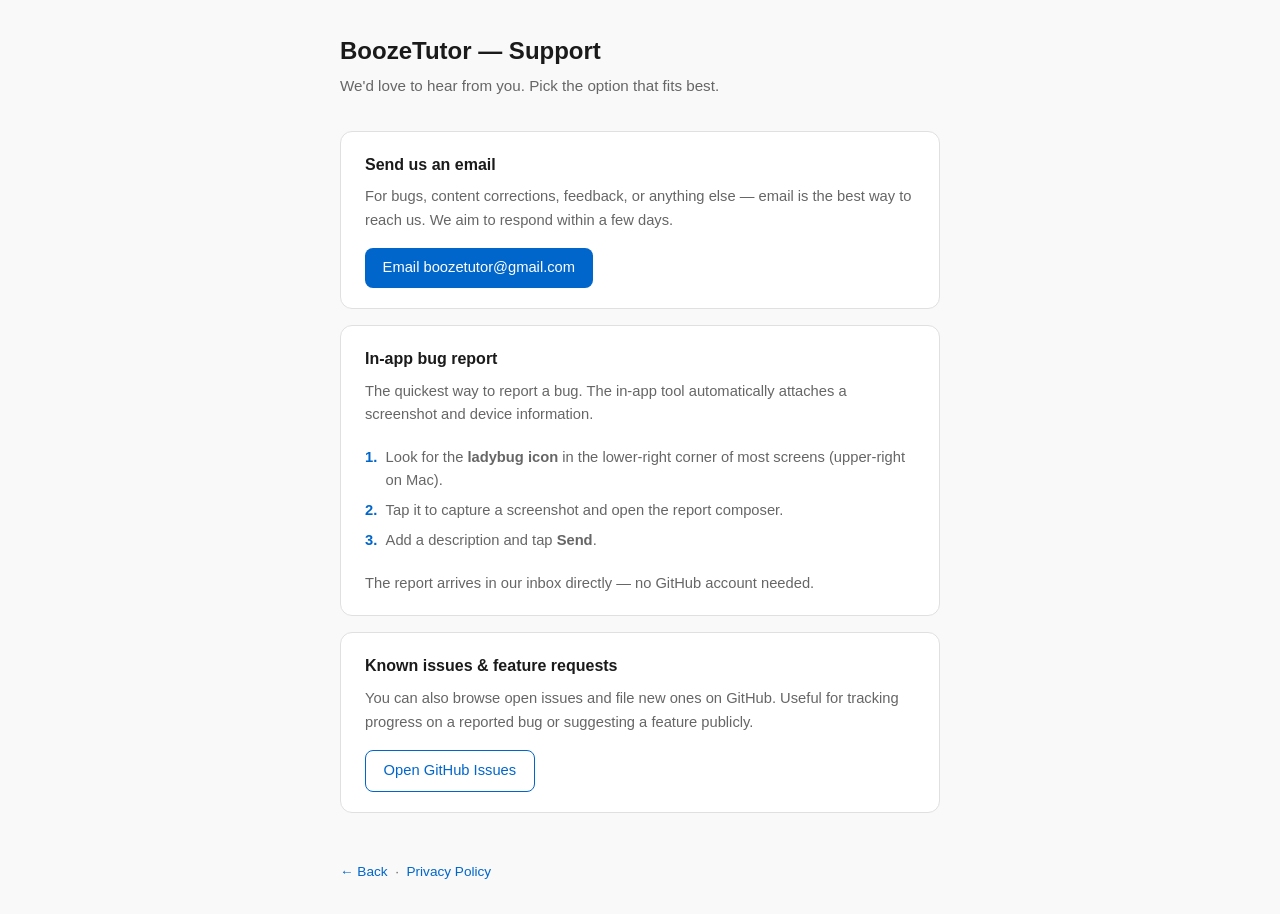
==== BoozeTutor-support.html @ f4e27aa2 "ShareAlike images" ====
<!DOCTYPE html>
<html lang="en">
<head>
  <meta charset="UTF-8">
  <meta name="viewport" content="width=device-width, initial-scale=1.0">
  <title>BoozeTutor — Support</title>
  <style>
    *, *::before, *::after { box-sizing: border-box; margin: 0; padding: 0; }

    :root {
      --bg: #f9f9f9;
      --surface: #ffffff;
      --text: #1a1a1a;
      --muted: #666;
      --accent: #0066cc;
      --border: #e0e0e0;
    }

    @media (prefers-color-scheme: dark) {
      :root {
        --bg: #111;
        --surface: #1e1e1e;
        --text: #f0f0f0;
        --muted: #999;
        --accent: #4da6ff;
        --border: #333;
      }
    }

    body {
      font-family: -apple-system, BlinkMacSystemFont, "Segoe UI", Roboto, sans-serif;
      background: var(--bg);
      color: var(--text);
      line-height: 1.6;
      padding: 2rem 1rem;
    }

    .container {
      max-width: 600px;
      margin: 0 auto;
    }

    header {
      margin-bottom: 2rem;
    }

    header h1 {
      font-size: 1.5rem;
      font-weight: 600;
      margin-bottom: 0.25rem;
    }

    header p {
      color: var(--muted);
      font-size: 0.95rem;
    }

    .card {
      background: var(--surface);
      border: 1px solid var(--border);
      border-radius: 12px;
      padding: 1.25rem 1.5rem;
      margin-bottom: 1rem;
    }

    .card h2 {
      font-size: 1rem;
      font-weight: 600;
      margin-bottom: 0.5rem;
    }

    .card p {
      font-size: 0.92rem;
      color: var(--muted);
      margin-bottom: 1rem;
    }

    .card p:last-child {
      margin-bottom: 0;
    }

    .btn {
      display: inline-block;
      background: var(--accent);
      color: #fff;
      text-decoration: none;
      padding: 0.5rem 1.1rem;
      border-radius: 8px;
      font-size: 0.92rem;
      font-weight: 500;
    }

    .btn:hover {
      opacity: 0.88;
    }

    .btn-secondary {
      background: transparent;
      color: var(--accent);
      border: 1px solid var(--accent);
    }

    .step-list {
      list-style: none;
      margin-bottom: 1rem;
    }

    .step-list li {
      font-size: 0.92rem;
      color: var(--muted);
      padding: 0.2rem 0;
      padding-left: 1.4em;
      position: relative;
    }

    .step-list li::before {
      content: attr(data-n) ".";
      position: absolute;
      left: 0;
      color: var(--accent);
      font-weight: 600;
    }

    footer {
      margin-top: 3rem;
      color: var(--muted);
      font-size: 0.85rem;
    }

    footer a {
      color: var(--accent);
      text-decoration: none;
    }
  </style>
</head>
<body>
  <div class="container">
    <header>
      <h1>BoozeTutor — Support</h1>
      <p>We'd love to hear from you. Pick the option that fits best.</p>
    </header>

    <div class="card">
      <h2>Send us an email</h2>
      <p>For bugs, content corrections, feedback, or anything else — email is the best way to reach us. We aim to respond within a few days.</p>
      <a class="btn" href="mailto:boozetutor@gmail.com?subject=BoozeTutor%20Support">Email boozetutor@gmail.com</a>
    </div>

    <div class="card">
      <h2>In-app bug report</h2>
      <p>The quickest way to report a bug. The in-app tool automatically attaches a screenshot and device information.</p>
      <ol class="step-list">
        <li data-n="1">Look for the <strong>ladybug icon</strong> in the lower-right corner of most screens (upper-right on Mac).</li>
        <li data-n="2">Tap it to capture a screenshot and open the report composer.</li>
        <li data-n="3">Add a description and tap <strong>Send</strong>.</li>
      </ol>
      <p>The report arrives in our inbox directly — no GitHub account needed.</p>
    </div>

    <div class="card">
      <h2>Known issues &amp; feature requests</h2>
      <p>You can also browse open issues and file new ones on GitHub. Useful for tracking progress on a reported bug or suggesting a feature publicly.</p>
      <a class="btn btn-secondary" href="https://github.com/txshtkckr/public-docs/issues" target="_blank" rel="noopener">Open GitHub Issues</a>
    </div>

    <footer>
      <p><a href="index.html">&larr; Back</a> &nbsp;&middot;&nbsp; <a href="BoozeTutor-privacy">Privacy Policy</a></p>
    </footer>
  </div>
</body>
</html>
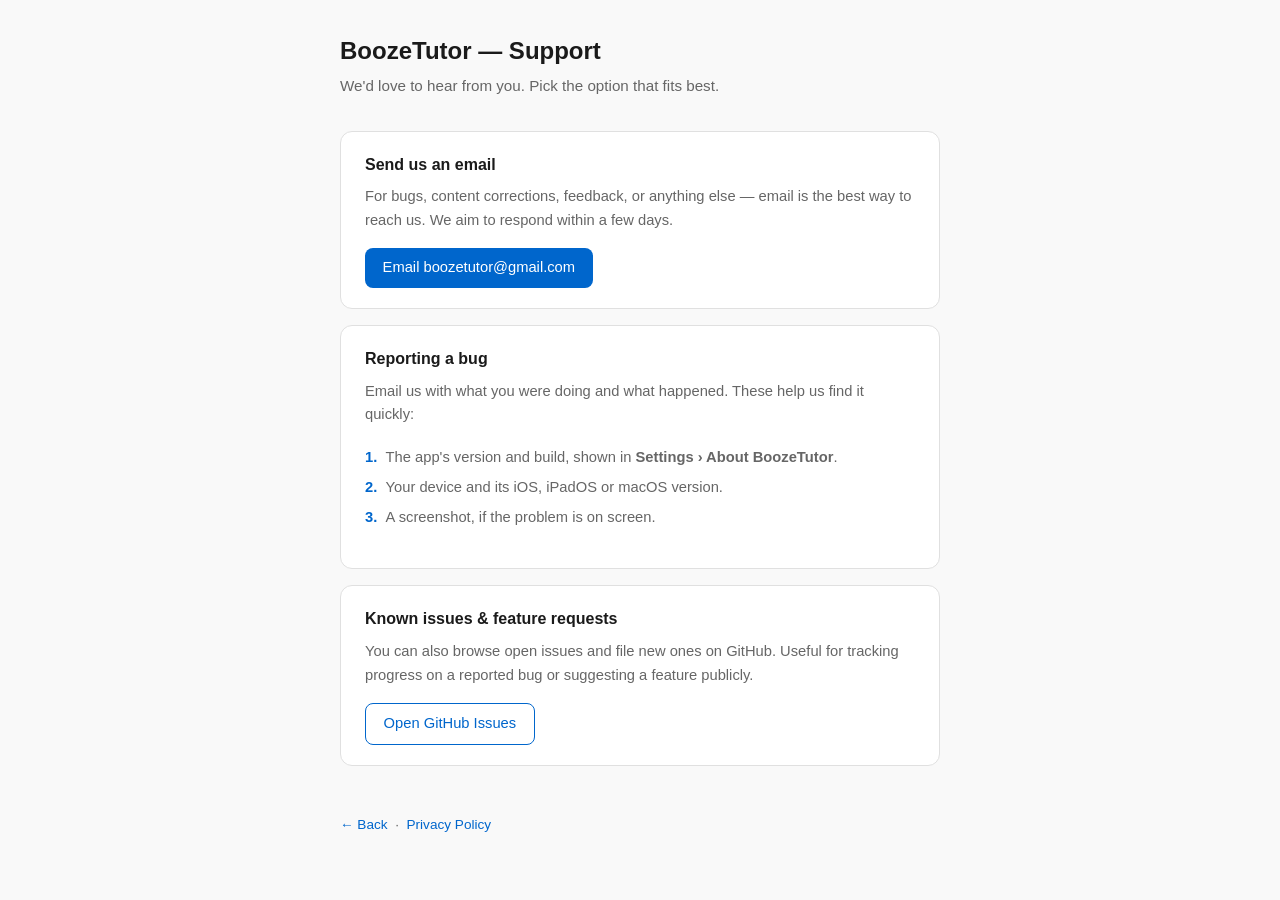
==== commit 6a8f61fb: "Support page: the in-app bug report is gone; what to put in an email instead Co-Authored-By: Claude " ====
--- a/BoozeTutor-support.html
+++ b/BoozeTutor-support.html
@@ -147,14 +147,13 @@
     </div>
 
     <div class="card">
-      <h2>In-app bug report</h2>
-      <p>The quickest way to report a bug. The in-app tool automatically attaches a screenshot and device information.</p>
+      <h2>Reporting a bug</h2>
+      <p>Email us with what you were doing and what happened. These help us find it quickly:</p>
       <ol class="step-list">
-        <li data-n="1">Look for the <strong>ladybug icon</strong> in the lower-right corner of most screens (upper-right on Mac).</li>
-        <li data-n="2">Tap it to capture a screenshot and open the report composer.</li>
-        <li data-n="3">Add a description and tap <strong>Send</strong>.</li>
+        <li data-n="1">The app's version and build, shown in <strong>Settings › About BoozeTutor</strong>.</li>
+        <li data-n="2">Your device and its iOS, iPadOS or macOS version.</li>
+        <li data-n="3">A screenshot, if the problem is on screen.</li>
       </ol>
-      <p>The report arrives in our inbox directly — no GitHub account needed.</p>
     </div>
 
     <div class="card">
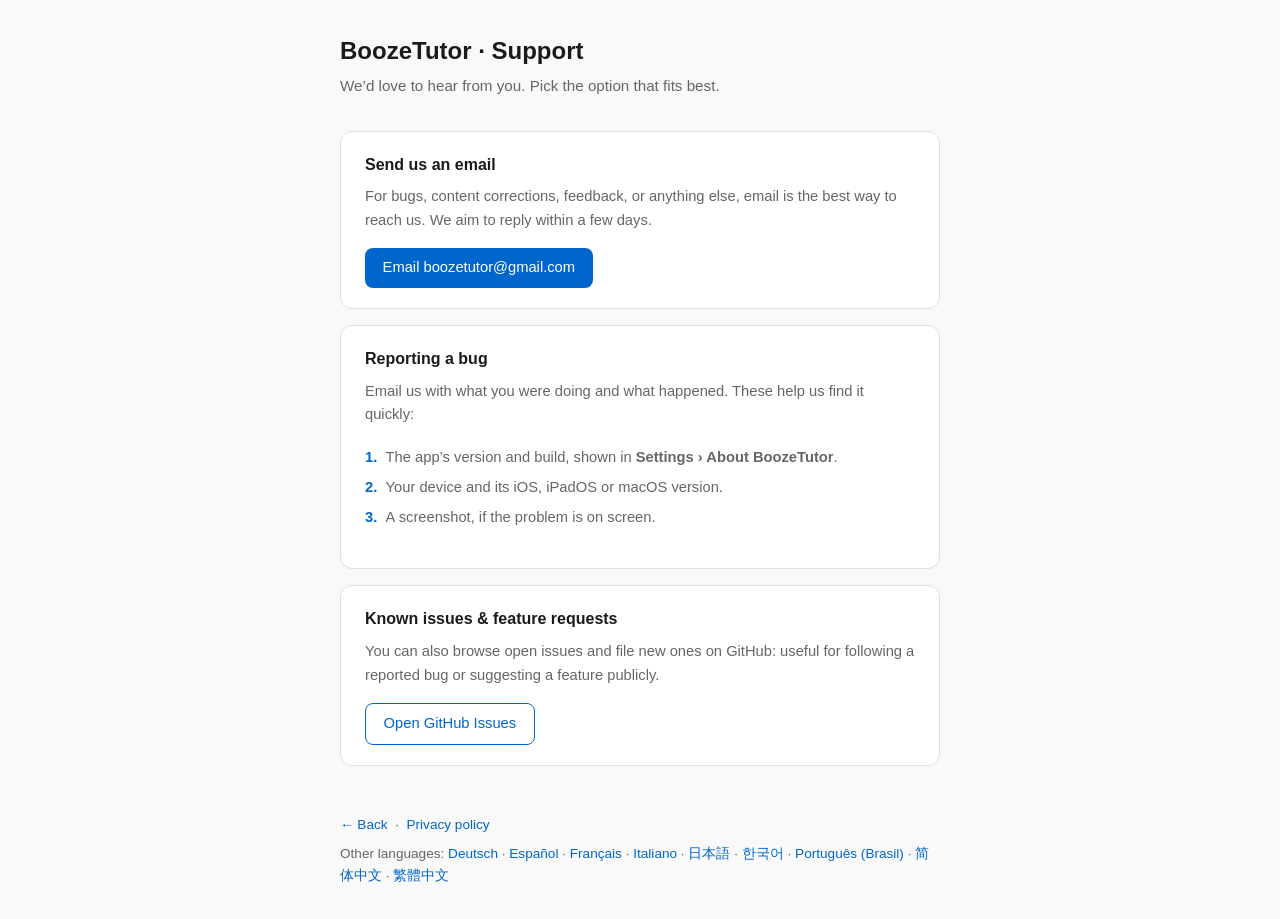
==== commit 74488459: "Support page in the app's ten languages: support/<pack>.html, each linking the others Each names Set" ====
--- a/BoozeTutor-support.html
+++ b/BoozeTutor-support.html
@@ -3,7 +3,7 @@
 <head>
   <meta charset="UTF-8">
   <meta name="viewport" content="width=device-width, initial-scale=1.0">
-  <title>BoozeTutor — Support</title>
+  <title>BoozeTutor · Support</title>
   <style>
     *, *::before, *::after { box-sizing: border-box; margin: 0; padding: 0; }
 
@@ -127,6 +127,14 @@
       font-size: 0.85rem;
     }
 
+    .langs {
+      margin-top: 0.5rem;
+    }
+
+    .langs {
+      margin-top: 0.5rem;
+    }
+
     footer a {
       color: var(--accent);
       text-decoration: none;
@@ -136,21 +144,21 @@
 <body>
   <div class="container">
     <header>
-      <h1>BoozeTutor — Support</h1>
-      <p>We'd love to hear from you. Pick the option that fits best.</p>
+      <h1>BoozeTutor · Support</h1>
+      <p>We’d love to hear from you. Pick the option that fits best.</p>
     </header>
 
     <div class="card">
       <h2>Send us an email</h2>
-      <p>For bugs, content corrections, feedback, or anything else — email is the best way to reach us. We aim to respond within a few days.</p>
-      <a class="btn" href="mailto:boozetutor@gmail.com?subject=BoozeTutor%20Support">Email boozetutor@gmail.com</a>
+      <p>For bugs, content corrections, feedback, or anything else, email is the best way to reach us. We aim to reply within a few days.</p>
+      <a class="btn" href="mailto:boozetutor@gmail.com?subject=BoozeTutor%20support">Email boozetutor@gmail.com</a>
     </div>
 
     <div class="card">
       <h2>Reporting a bug</h2>
       <p>Email us with what you were doing and what happened. These help us find it quickly:</p>
       <ol class="step-list">
-        <li data-n="1">The app's version and build, shown in <strong>Settings › About BoozeTutor</strong>.</li>
+        <li data-n="1">The app’s version and build, shown in <strong>Settings › About BoozeTutor</strong>.</li>
         <li data-n="2">Your device and its iOS, iPadOS or macOS version.</li>
         <li data-n="3">A screenshot, if the problem is on screen.</li>
       </ol>
@@ -158,12 +166,13 @@
 
     <div class="card">
       <h2>Known issues &amp; feature requests</h2>
-      <p>You can also browse open issues and file new ones on GitHub. Useful for tracking progress on a reported bug or suggesting a feature publicly.</p>
+      <p>You can also browse open issues and file new ones on GitHub: useful for following a reported bug or suggesting a feature publicly.</p>
       <a class="btn btn-secondary" href="https://github.com/txshtkckr/public-docs/issues" target="_blank" rel="noopener">Open GitHub Issues</a>
     </div>
 
     <footer>
-      <p><a href="index.html">&larr; Back</a> &nbsp;&middot;&nbsp; <a href="BoozeTutor-privacy">Privacy Policy</a></p>
+      <p><a href="index.html">&larr; Back</a> &nbsp;&middot;&nbsp; <a href="BoozeTutor-privacy">Privacy policy</a></p>
+      <p class="langs">Other languages: <a href="support/de.html" lang="de">Deutsch</a> &middot; <a href="support/es.html" lang="es">Español</a> &middot; <a href="support/fr.html" lang="fr">Français</a> &middot; <a href="support/it.html" lang="it">Italiano</a> &middot; <a href="support/ja.html" lang="ja">日本語</a> &middot; <a href="support/ko.html" lang="ko">한국어</a> &middot; <a href="support/pt-BR.html" lang="pt-BR">Português (Brasil)</a> &middot; <a href="support/zh-Hans.html" lang="zh-Hans">简体中文</a> &middot; <a href="support/zh-Hant.html" lang="zh-Hant">繁體中文</a></p>
     </footer>
   </div>
 </body>
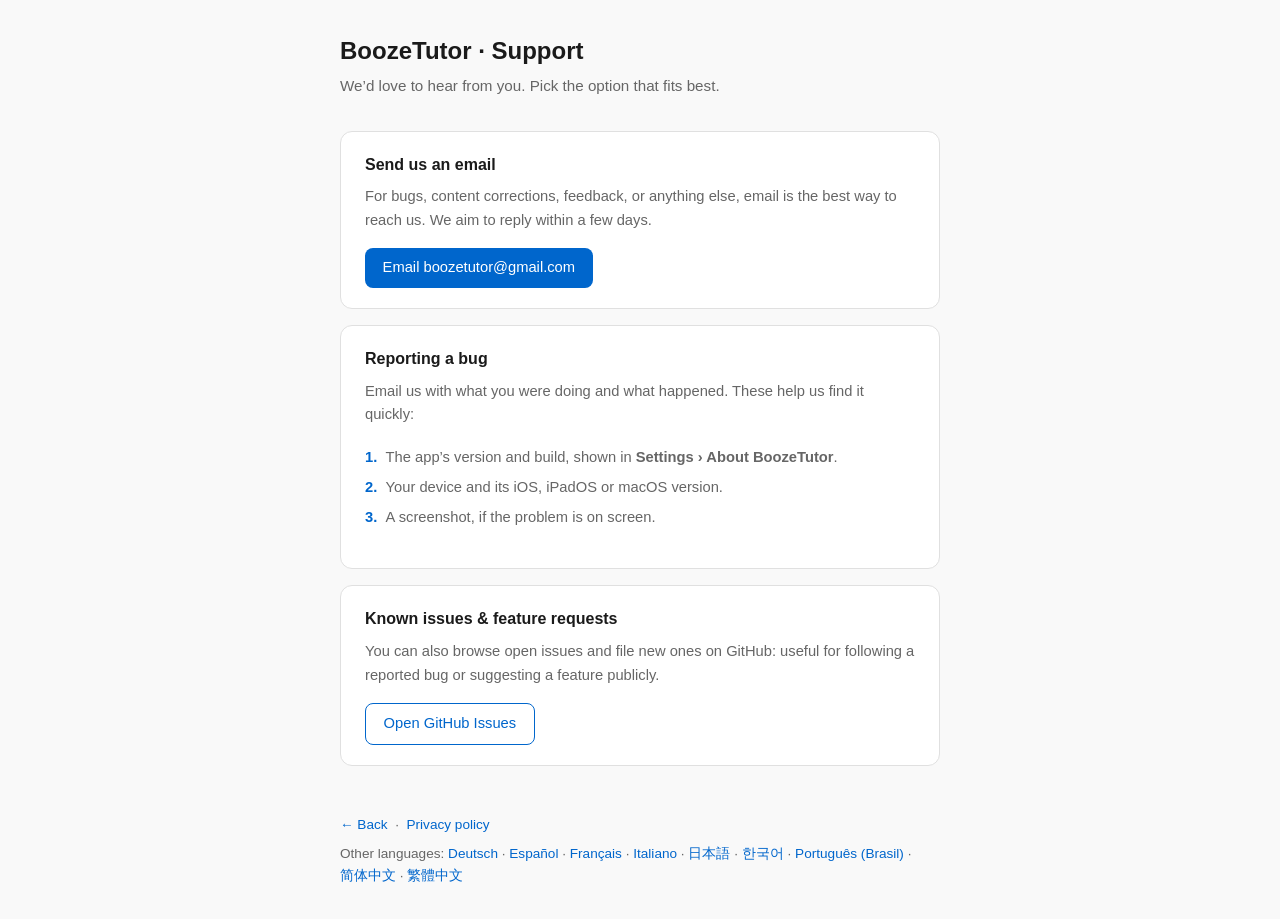
==== commit 98aba1e5: "Support pages: one stylesheet (support/support.css), the GitHub button marked as English, label punc" ====
--- a/BoozeTutor-support.html
+++ b/BoozeTutor-support.html
@@ -4,142 +4,7 @@
   <meta charset="UTF-8">
   <meta name="viewport" content="width=device-width, initial-scale=1.0">
   <title>BoozeTutor · Support</title>
-  <style>
-    *, *::before, *::after { box-sizing: border-box; margin: 0; padding: 0; }
-
-    :root {
-      --bg: #f9f9f9;
-      --surface: #ffffff;
-      --text: #1a1a1a;
-      --muted: #666;
-      --accent: #0066cc;
-      --border: #e0e0e0;
-    }
-
-    @media (prefers-color-scheme: dark) {
-      :root {
-        --bg: #111;
-        --surface: #1e1e1e;
-        --text: #f0f0f0;
-        --muted: #999;
-        --accent: #4da6ff;
-        --border: #333;
-      }
-    }
-
-    body {
-      font-family: -apple-system, BlinkMacSystemFont, "Segoe UI", Roboto, sans-serif;
-      background: var(--bg);
-      color: var(--text);
-      line-height: 1.6;
-      padding: 2rem 1rem;
-    }
-
-    .container {
-      max-width: 600px;
-      margin: 0 auto;
-    }
-
-    header {
-      margin-bottom: 2rem;
-    }
-
-    header h1 {
-      font-size: 1.5rem;
-      font-weight: 600;
-      margin-bottom: 0.25rem;
-    }
-
-    header p {
-      color: var(--muted);
-      font-size: 0.95rem;
-    }
-
-    .card {
-      background: var(--surface);
-      border: 1px solid var(--border);
-      border-radius: 12px;
-      padding: 1.25rem 1.5rem;
-      margin-bottom: 1rem;
-    }
-
-    .card h2 {
-      font-size: 1rem;
-      font-weight: 600;
-      margin-bottom: 0.5rem;
-    }
-
-    .card p {
-      font-size: 0.92rem;
-      color: var(--muted);
-      margin-bottom: 1rem;
-    }
-
-    .card p:last-child {
-      margin-bottom: 0;
-    }
-
-    .btn {
-      display: inline-block;
-      background: var(--accent);
-      color: #fff;
-      text-decoration: none;
-      padding: 0.5rem 1.1rem;
-      border-radius: 8px;
-      font-size: 0.92rem;
-      font-weight: 500;
-    }
-
-    .btn:hover {
-      opacity: 0.88;
-    }
-
-    .btn-secondary {
-      background: transparent;
-      color: var(--accent);
-      border: 1px solid var(--accent);
-    }
-
-    .step-list {
-      list-style: none;
-      margin-bottom: 1rem;
-    }
-
-    .step-list li {
-      font-size: 0.92rem;
-      color: var(--muted);
-      padding: 0.2rem 0;
-      padding-left: 1.4em;
-      position: relative;
-    }
-
-    .step-list li::before {
-      content: attr(data-n) ".";
-      position: absolute;
-      left: 0;
-      color: var(--accent);
-      font-weight: 600;
-    }
-
-    footer {
-      margin-top: 3rem;
-      color: var(--muted);
-      font-size: 0.85rem;
-    }
-
-    .langs {
-      margin-top: 0.5rem;
-    }
-
-    .langs {
-      margin-top: 0.5rem;
-    }
-
-    footer a {
-      color: var(--accent);
-      text-decoration: none;
-    }
-  </style>
+  <link rel="stylesheet" href="support/support.css">
 </head>
 <body>
   <div class="container">
--- a/support/support.css
+++ b/support/support.css
@@ -0,0 +1,135 @@
+/* The support pages' one stylesheet: BoozeTutor-support.html and support/<pack>.html. */
+*, *::before, *::after { box-sizing: border-box; margin: 0; padding: 0; }
+
+:root {
+  --bg: #f9f9f9;
+  --surface: #ffffff;
+  --text: #1a1a1a;
+  --muted: #666;
+  --accent: #0066cc;
+  --border: #e0e0e0;
+}
+
+@media (prefers-color-scheme: dark) {
+  :root {
+    --bg: #111;
+    --surface: #1e1e1e;
+    --text: #f0f0f0;
+    --muted: #999;
+    --accent: #4da6ff;
+    --border: #333;
+  }
+}
+
+body {
+  font-family: -apple-system, BlinkMacSystemFont, "Segoe UI", Roboto, sans-serif;
+  background: var(--bg);
+  color: var(--text);
+  line-height: 1.6;
+  padding: 2rem 1rem;
+}
+
+.container {
+  max-width: 600px;
+  margin: 0 auto;
+}
+
+header {
+  margin-bottom: 2rem;
+}
+
+header h1 {
+  font-size: 1.5rem;
+  font-weight: 600;
+  margin-bottom: 0.25rem;
+}
+
+header p {
+  color: var(--muted);
+  font-size: 0.95rem;
+}
+
+.card {
+  background: var(--surface);
+  border: 1px solid var(--border);
+  border-radius: 12px;
+  padding: 1.25rem 1.5rem;
+  margin-bottom: 1rem;
+}
+
+.card h2 {
+  font-size: 1rem;
+  font-weight: 600;
+  margin-bottom: 0.5rem;
+}
+
+.card p {
+  font-size: 0.92rem;
+  color: var(--muted);
+  margin-bottom: 1rem;
+}
+
+.card p:last-child {
+  margin-bottom: 0;
+}
+
+.btn {
+  display: inline-block;
+  background: var(--accent);
+  color: #fff;
+  text-decoration: none;
+  padding: 0.5rem 1.1rem;
+  border-radius: 8px;
+  font-size: 0.92rem;
+  font-weight: 500;
+}
+
+.btn:hover {
+  opacity: 0.88;
+}
+
+.btn-secondary {
+  background: transparent;
+  color: var(--accent);
+  border: 1px solid var(--accent);
+}
+
+.step-list {
+  list-style: none;
+  margin-bottom: 1rem;
+}
+
+.step-list li {
+  font-size: 0.92rem;
+  color: var(--muted);
+  padding: 0.2rem 0;
+  padding-left: 1.4em;
+  position: relative;
+}
+
+.step-list li::before {
+  content: attr(data-n) ".";
+  position: absolute;
+  left: 0;
+  color: var(--accent);
+  font-weight: 600;
+}
+
+footer {
+  margin-top: 3rem;
+  color: var(--muted);
+  font-size: 0.85rem;
+}
+
+.langs {
+  margin-top: 0.5rem;
+}
+
+.langs a {
+  white-space: nowrap;   /* a language's name never breaks across lines (简体中文 did) */
+}
+
+footer a {
+  color: var(--accent);
+  text-decoration: none;
+}
